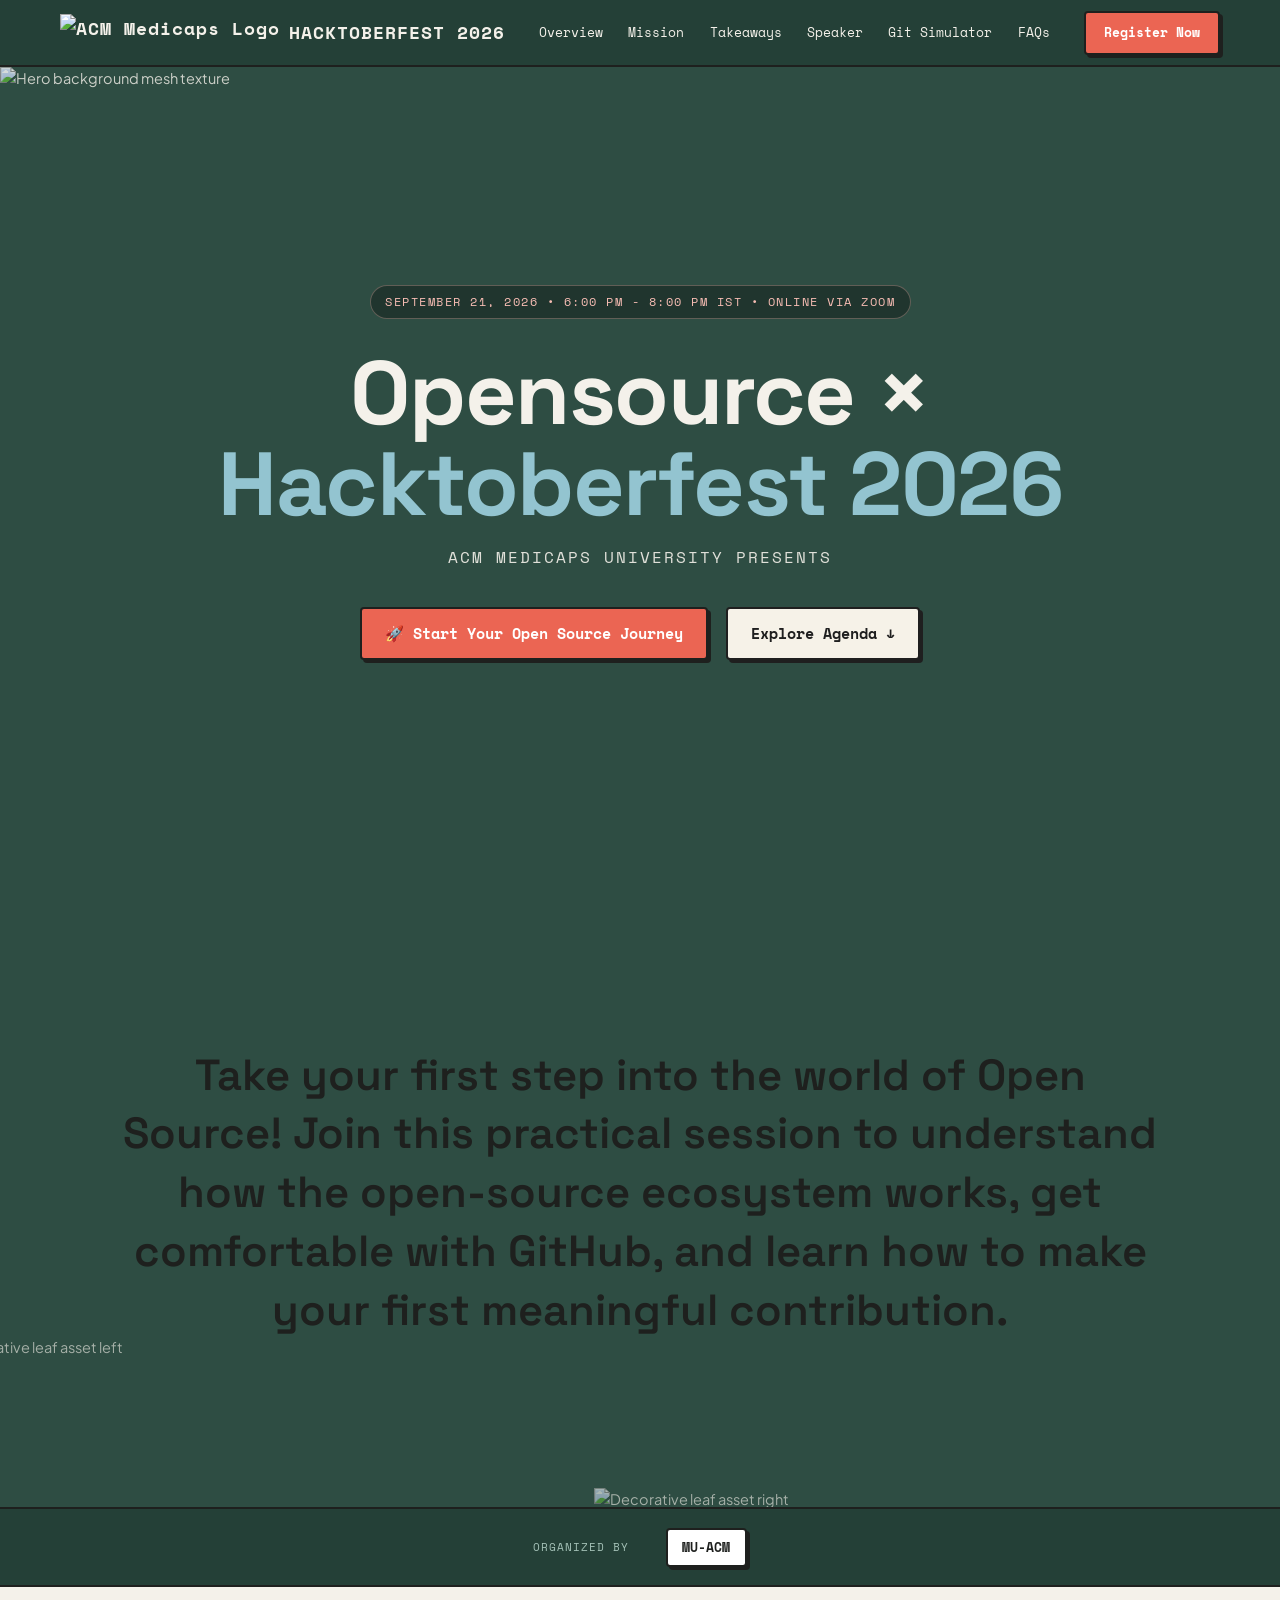
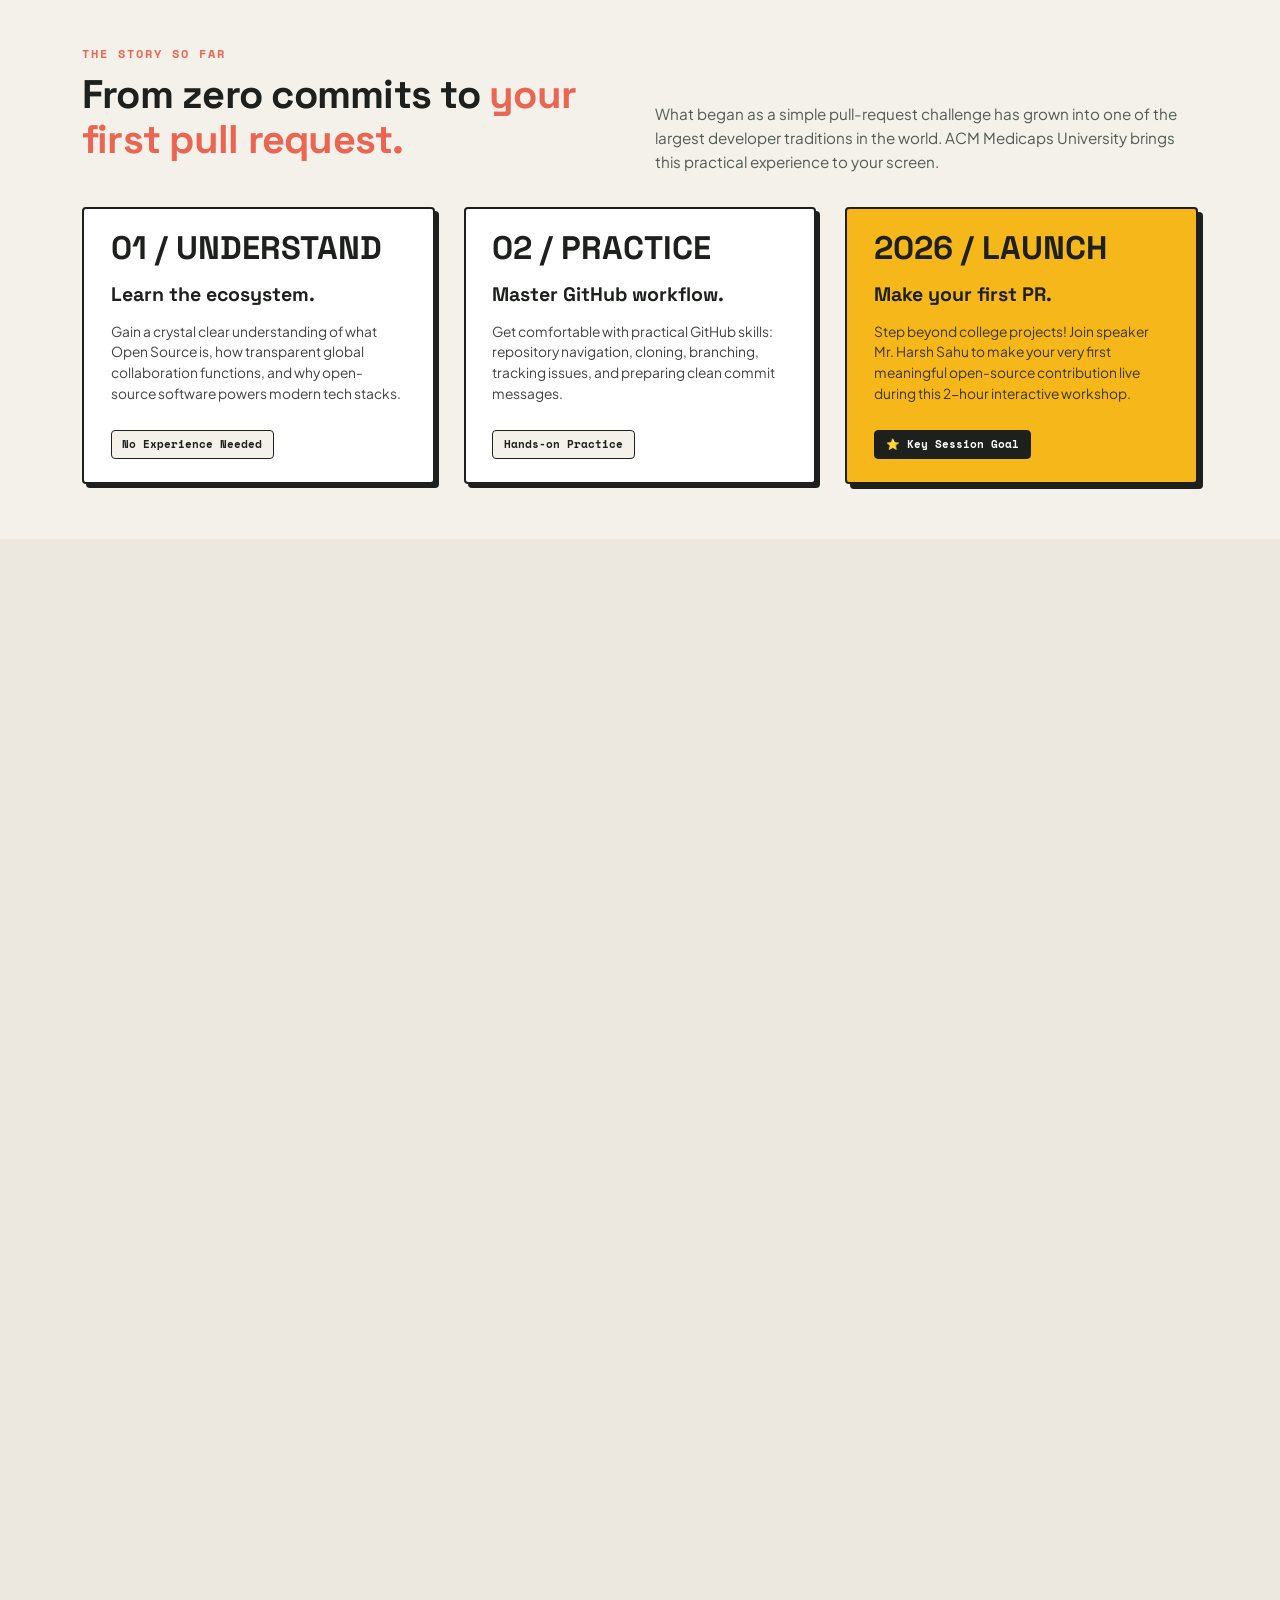
==== index.html @ 148ecc89 "feat: add animated feedback form marquee banner below speaker section" ====
<!DOCTYPE html>
<html lang="en">
<head>
  <meta charset="UTF-8" />
  <meta name="viewport" content="width=device-width, initial-scale=1.0" />
  <title>Opensource × Hacktoberfest 2026 | ACM Medicaps University</title>
  <meta name="description" content="Join ACM Medicaps University for Opensource × Hacktoberfest 2026. Practical session on GitHub, open source ecosystem, and making your first contribution. Speaker: Mr. Harsh Sahu." />
  
  <!-- DNS Prefetch & Preconnect for External CDNs & Fonts -->
  <link rel="dns-prefetch" href="https://fonts.googleapis.com">
  <link rel="dns-prefetch" href="https://fonts.gstatic.com">
  <link rel="dns-prefetch" href="https://cdn.jsdelivr.net">
  <link rel="dns-prefetch" href="https://cdnjs.cloudflare.com">
  <link rel="preconnect" href="https://fonts.googleapis.com">
  <link rel="preconnect" href="https://fonts.gstatic.com" crossorigin>
  <link href="https://fonts.googleapis.com/css2?family=Plus+Jakarta+Sans:wght@400;500;600;700&family=Space+Grotesk:wght@500;600;700;800&family=Space+Mono:wght@400;700&display=swap" rel="stylesheet">

  <link rel="icon" type="image/jpeg" href="./img/acm-logo.jpeg">
 
  <link rel="stylesheet" href="style.css" />
</head>
<body>

  <!-- ================= TOPBAR / NAV ================= -->
  <header class="topbar">
    <div class="topbar__container">
      <a href="#" class="topbar__logo">
        <img src="./img/acm-logo.jpeg" alt="ACM Medicaps Logo" style="height: 38px; object-fit: contain;" />
        HACKTOBERFEST 2026
      </a>

      <nav class="topbar__nav" aria-label="Main Navigation">
        <a href="#overview" class="nav__link">Overview</a>
        <a href="#mission" class="nav__link">Mission</a>
        <a href="#takeaways" class="nav__link">Takeaways</a>
        <a href="#speaker" class="nav__link">Speaker</a>
        <a href="#simulator" class="nav__link">Git Simulator</a>
        <a href="#faqs" class="nav__link">FAQs</a>
      </nav>

      <div class="topbar__actions">
        <a href="https://docs.google.com/forms/d/e/1FAIpQLSfVWnQUFoQAjxw_t6rG9_u82SuNnUCAcvzN87ulPmwBnRnvXg/viewform?pli=1&pli=1" target="_blank" rel="noopener" class="btn btn--peach" id="navRegisterBtn">
          Register Now
        </a>
      </div>
    </div>
  </header>

  <!-- ================= HERO SECTION (3.js Dissolve + Parallax) ================= -->
  <div data-anim-index class="index">
    <section class="hero" id="overview">
      <!-- Parallax Leaf/Twig Masks -->
      <div class="hero__twigs">
        <img class="hero__twig hero__twig--left" src="./img/mask-1.webp" alt="Decorative leaf asset left" />
        <img class="hero__twig hero__twig--right" src="./img/mask-2.webp" alt="Decorative leaf asset right" />
      </div>

      <div class="hero__row">
        <img class="hero__bg" src="./img/hero-bg.webp" alt="Hero background mesh texture" />
        <canvas class="hero-canvas"></canvas>

        <div class="hero__container">
          <!-- Hero Main Header Block -->
          <div class="hero__top">
            <div class="event-tag-pill">
              <!-- <span class="dot-live"></span> -->
              SEPTEMBER 21, 2026 • 6:00 PM - 8:00 PM IST • ONLINE VIA ZOOM
            </div>
            
            <h1 class="hero__title">
              Opensource ×<br />
              <span class="hero__teal">Hacktoberfest 2026</span>
            </h1>
            
            <p class="hero__host">
              ACM Medicaps University Presents
            </p>

            <div class="hero__cta-group">
              <a href="https://docs.github.com/en/get-started/start-your-journey" target="_blank" rel="noopener" class="btn btn--peach btn--lg">
                🚀 Start Your Open Source Journey
              </a>
              <a href="#mission" class="btn btn--ivory btn--lg" id="exploreAgendaBtn">
                Explore Agenda ↓
              </a>
            </div>
          </div>

          <!-- Hero Word-by-word reveal text block -->
          <div class="hero__content">
            <h2 id="splitHeroHeading">
              Take your first step into the world of Open Source! Join this practical session to understand how the open-source ecosystem works, get comfortable with GitHub, and learn how to make your first meaningful contribution.
            </h2>
          </div>
        </div>
      </div>

      <!-- Partner Logos Bar at bottom of Hero -->
      <div class="partner-bar">
        <div class="partner-bar__container">
          <span class="partner-label">ORGANIZED BY</span>
          <div class="partner-badge">MU-ACM</div>
        </div>
      </div>
    </section>
  </div>

  <!-- ================= STORY / MISSION SECTION (Boxes matching Image 2) ================= -->
  <section class="section section--light" id="mission">
    <div class="container">
      <div class="section-header">
        <div class="section-header__meta">
          <span class="mono-tag">THE STORY SO FAR</span>
        </div>
        <div class="section-header__grid">
          <h2 class="display-heading">
            From zero commits to <span class="highlight-red">your first pull request.</span>
          </h2>
          <p class="body-lead">
            What began as a simple pull-request challenge has grown into one of the largest developer traditions in the world. ACM Medicaps University brings this practical experience to your screen.
          </p>
        </div>
      </div>

      <!-- Neubrutalism Card Grid (Matching Image 2 Style) -->
      <div class="card-grid card-grid--3">
        
        <!-- Card 1 (White Neubrutalism Box) -->
        <article class="nb-card nb-card--white">
          <div class="nb-card__year">01 / UNDERSTAND</div>
          <h3 class="nb-card__title">Learn the ecosystem.</h3>
          <p class="nb-card__text">
            Gain a crystal clear understanding of what Open Source is, how transparent global collaboration functions, and why open-source software powers modern tech stacks.
          </p>
          <div class="nb-card__footer">
            <span class="chip">No Experience Needed</span>
          </div>
        </article>

        <!-- Card 2 (White Neubrutalism Box) -->
        <article class="nb-card nb-card--white">
          <div class="nb-card__year">02 / PRACTICE</div>
          <h3 class="nb-card__title">Master GitHub workflow.</h3>
          <p class="nb-card__text">
            Get comfortable with practical GitHub skills: repository navigation, cloning, branching, tracking issues, and preparing clean commit messages.
          </p>
          <div class="nb-card__footer">
            <span class="chip">Hands-on Practice</span>
          </div>
        </article>

        <!-- Card 3 (MUSTARD YELLOW Neubrutalism Box - Matching Featured Image 2) -->
        <article class="nb-card nb-card--yellow">
          <div class="nb-card__year">2026 / LAUNCH</div>
          <h3 class="nb-card__title">Make your first PR.</h3>
          <p class="nb-card__text">
            Step beyond college projects! Join speaker Mr. Harsh Sahu to make your very first meaningful open-source contribution live during this 2-hour interactive workshop.
          </p>
          <div class="nb-card__footer">
            <span class="chip chip--dark">⭐ Key Session Goal</span>
          </div>
        </article>

      </div>
    </div>
  </section>

  <!-- ================= WHAT YOU'LL WALK AWAY WITH (Takeaways Grid) ================= -->
  <section class="section section--cream" id="takeaways">
    <div class="container">
      <div class="section-header text-center">
        <span class="mono-tag">KEY LEARNING OUTCOMES</span>
        <h2 class="display-heading center">💡 What you’ll walk away with</h2>
        <p class="sub-heading">Everything you need to confidently participate in Hacktoberfest 2026 and beyond.</p>
      </div>

      <div class="takeaways-grid">
        <div class="takeaway-card">
          <div class="takeaway-card__icon">✅</div>
          <div class="takeaway-card__content">
            <h4>Clear Open Source Understanding</h4>
            <p>Understand open licenses, governance, and how global developers collaborate seamlessly across time zones.</p>
          </div>
        </div>

        <div class="takeaway-card">
          <div class="takeaway-card__icon">✅</div>
          <div class="takeaway-card__content">
            <h4>Practical GitHub Skills</h4>
            <p>Hands-on mastery of repositories, issue tracking, forks, branches, pull requests, and code reviews.</p>
          </div>
        </div>

        <div class="takeaway-card">
          <div class="takeaway-card__icon">✅</div>
          <div class="takeaway-card__content">
            <h4>Finding Beginner-Friendly Projects</h4>
            <p>Learn how to discover beginner repositories labeled <code>good-first-issue</code> and <code>hacktoberfest</code>.</p>
          </div>
        </div>

        <div class="takeaway-card">
          <div class="takeaway-card__icon">✅</div>
          <div class="takeaway-card__content">
            <h4>Step-by-Step 1st Contribution</h4>
            <p>Walk through creating a clean pull request live with real-time feedback and guidance.</p>
          </div>
        </div>

        <div class="takeaway-card">
          <div class="takeaway-card__icon">✅</div>
          <div class="takeaway-card__content">
            <h4>Open Source Etiquette</h4>
            <p>Learn maintainer guidelines, contribution norms, and how to avoid common rookie mistakes and spam PRs.</p>
          </div>
        </div>

        <div class="takeaway-card">
          <div class="takeaway-card__icon">✅</div>
          <div class="takeaway-card__content">
            <h4>Real-World Dev Experience</h4>
            <p>Insights into how Hacktoberfest participation strengthens your software engineering resume and portfolio.</p>
          </div>
        </div>
      </div>
    </div>
  </section>

  <!-- ================= INTERACTIVE GIT SIMULATOR ================= -->
  <section class="section section--light" id="simulator">
    <div class="container">
      <div class="section-header">
        <span class="mono-tag">INTERACTIVE DEMO</span>
        <h2 class="display-heading">⚡ Learn the workflow in 4 steps</h2>
        <p class="body-lead">Try out the standard Git contribution sequence right now before the live session.</p>
      </div>

      <div class="simulator-box">
        <div class="simulator-box__top">
          <div class="terminal-dots">
            <span class="dot dot-red"></span>
            <span class="dot dot-yellow"></span>
            <span class="dot dot-green"></span>
          </div>
          <div class="terminal-title">hacktoberfest-2026-terminal — bash</div>
        </div>

        <div class="simulator-box__body">
          <div class="sim-steps">
            <button class="sim-step-btn active" data-step="1" onclick="runSimStep(1)">
              <span class="step-num">1</span> Fork & Clone
            </button>
            <button class="sim-step-btn" data-step="2" onclick="runSimStep(2)">
              <span class="step-num">2</span> Create Branch
            </button>
            <button class="sim-step-btn" data-step="3" onclick="runSimStep(3)">
              <span class="step-num">3</span> Commit Changes
            </button>
            <button class="sim-step-btn" data-step="4" onclick="runSimStep(4)">
              <span class="step-num">4</span> Submit PR 🎉
            </button>
          </div>

          <div class="terminal-window" id="terminalOutput">
            <div class="term-line"><span class="term-prompt">$</span> git clone https://github.com/acm-medicaps/hacktoberfest-2026.git</div>
            <div class="term-line term-response">Cloning into 'hacktoberfest-2026'...</div>
            <div class="term-line term-response">remote: Enumerating objects: 142, done.</div>
            <div class="term-line term-response">remote: Total 142 (delta 42), reused 110 (delta 30)</div>
            <div class="term-line term-success">✔ Repository successfully cloned to your local workstation!</div>
          </div>
        </div>
      </div>
    </div>
  </section>

  <!-- ================= EVENT LOGISTICS & COUNTDOWN TIMER ================= -->
  <section class="section section--dark" id="details">
    <div class="container">
      <div class="logistics-grid">
        
        <!-- Left Column: Countdown & Meta -->
        <div class="logistics-card">
          <span class="mono-tag mono-tag--light">EVENT SCHEDULE</span>
          <h2 class="display-heading text-cream">🗓 Mark Your Calendar</h2>
          
          <div class="event-meta-list">
            <div class="meta-item">
              <div class="meta-icon">🗓</div>
              <div>
                <strong>Date:</strong> 21st September 2026
              </div>
            </div>
            <div class="meta-item">
              <div class="meta-icon">⏰</div>
              <div>
                <strong>Time:</strong> 6:00 PM – 8:00 PM IST
              </div>
            </div>
            <div class="meta-item">
              <div class="meta-icon">📍</div>
              <div>
                <strong>Platform:</strong> Zoom Meet (Live Practical Session)
              </div>
            </div>
            <div class="meta-item">
              <div class="meta-icon">🎙</div>
              <div>
                <strong>Speaker:</strong> Mr. Harsh Sahu
              </div>
            </div>
            <div class="meta-item">
              <div class="meta-icon">✨</div>
              <div>
                <strong>Prerequisites:</strong> Zero prior Open Source experience required!
              </div>
            </div>
          </div>

          <!-- Live Countdown Clock -->
          <div class="countdown-wrapper">
            <div class="countdown-title">EVENT COUNTDOWN</div>
            <div class="countdown-timer" id="countdownTimer">
              <div class="time-block">
                <span id="cdDays">00</span>
                <label>DAYS</label>
              </div>
              <div class="time-sep">:</div>
              <div class="time-block">
                <span id="cdHours">00</span>
                <label>HOURS</label>
              </div>
              <div class="time-sep">:</div>
              <div class="time-block">
                <span id="cdMins">00</span>
                <label>MINS</label>
              </div>
              <div class="time-sep">:</div>
              <div class="time-block">
                <span id="cdSecs">00</span>
                <label>SECS</label>
              </div>
            </div>
          </div>
        </div>

        <!-- Right Column: Speaker Spotlight Card -->
        <div class="speaker-card nb-card nb-card--yellow" id="speaker">
          <div class="speaker-card__badge">FEATURED SPEAKER</div>
          <div class="speaker-profile">
            <div class="speaker-info">
              <h3 class="speaker-name">Mr. Harsh Sahu</h3>
              <p class="speaker-title">Open Source Mentor & Software Engineer</p>
              <p class="speaker-bio">
                Passionate about democratizing developer education, Mr. Harsh Sahu has guided hundreds of students in making their first open-source contributions and building real-world software careers.
              </p>

              <div class="speaker-topics">
                <span class="topic-chip">Git & GitHub Basics</span>
                <span class="topic-chip">PR Guidelines</span>
                <span class="topic-chip">Good First Issues</span>
                <span class="topic-chip">Hacktoberfest Perks</span>
              </div>
            </div>

            <div class="speaker-avatar">
              <div class="avatar-box">
                <img class="speaker-photo" src="./img/speaker.jpeg" alt="Mr. Harsh Sahu speaking at a workshop" />
              </div>
            </div>
          </div>

          <div class="speaker-ask-box">
            <label for="speakerQuestion">Have a question for Harsh?</label>
            <div class="ask-input-group">
              <input type="text" id="speakerQuestion" placeholder="e.g. Which repo is best for HTML/JS beginners?" />
              <button class="btn btn--peach" onclick="submitSpeakerQuestion()">Ask</button>
            </div>
            <div id="questionFeedback" class="feedback-msg"></div>
          </div>

        </div>

      </div>
    </div>
  </section>

  <!-- ================= EDITORIAL FEEDBACK FORM CTA BANNER ================= -->
  <a href="https://forms.gle/FVwHgSi9zkr7aWWu8" target="_blank" rel="noopener noreferrer" class="feedback-marquee-banner" aria-label="Enjoyed the session? Share your feedback">
    <div class="marquee-track">
      <div class="marquee-content">
        <span class="banner-prompt">Enjoyed the session? 💬</span>
        <span class="marquee-sep">•</span>
        <span class="banner-action">Share Your Feedback →</span>
        <span class="marquee-sep">•</span>
        <span class="banner-prompt">Enjoyed the session? 💬</span>
        <span class="marquee-sep">•</span>
        <span class="banner-action">Share Your Feedback →</span>
        <span class="marquee-sep">•</span>
        <span class="banner-prompt">Enjoyed the session? 💬</span>
        <span class="marquee-sep">•</span>
        <span class="banner-action">Share Your Feedback →</span>
        <span class="marquee-sep">•</span>
        <span class="banner-prompt">Enjoyed the session? 💬</span>
        <span class="marquee-sep">•</span>
        <span class="banner-action">Share Your Feedback →</span>
        <span class="marquee-sep">•</span>
      </div>
      <div class="marquee-content" aria-hidden="true">
        <span class="banner-prompt">Enjoyed the session? 💬</span>
        <span class="marquee-sep">•</span>
        <span class="banner-action">Share Your Feedback →</span>
        <span class="marquee-sep">•</span>
        <span class="banner-prompt">Enjoyed the session? 💬</span>
        <span class="marquee-sep">•</span>
        <span class="banner-action">Share Your Feedback →</span>
        <span class="marquee-sep">•</span>
        <span class="banner-prompt">Enjoyed the session? 💬</span>
        <span class="marquee-sep">•</span>
        <span class="banner-action">Share Your Feedback →</span>
        <span class="marquee-sep">•</span>
        <span class="banner-prompt">Enjoyed the session? 💬</span>
        <span class="marquee-sep">•</span>
        <span class="banner-action">Share Your Feedback →</span>
        <span class="marquee-sep">•</span>
      </div>
    </div>
  </a>

  <!-- ================= EDITORIAL TECH TEAM CTA BANNER ================= -->
  <a href="./tech-team/" class="tech-marquee-banner" aria-label="Liked what you saw? Meet the Tech Team">
    <div class="marquee-track">
      <div class="marquee-content">
        <span class="banner-prompt">Liked what you saw? 👀</span>
        <span class="marquee-sep">•</span>
        <span class="banner-action">Meet the Tech Team →</span>
        <span class="marquee-sep">•</span>
        <span class="banner-prompt">Liked what you saw? 👀</span>
        <span class="marquee-sep">•</span>
        <span class="banner-action">Meet the Tech Team →</span>
        <span class="marquee-sep">•</span>
        <span class="banner-prompt">Liked what you saw? 👀</span>
        <span class="marquee-sep">•</span>
        <span class="banner-action">Meet the Tech Team →</span>
        <span class="marquee-sep">•</span>
        <span class="banner-prompt">Liked what you saw? 👀</span>
        <span class="marquee-sep">•</span>
        <span class="banner-action">Meet the Tech Team →</span>
        <span class="marquee-sep">•</span>
      </div>
      <div class="marquee-content" aria-hidden="true">
        <span class="banner-prompt">Liked what you saw? 👀</span>
        <span class="marquee-sep">•</span>
        <span class="banner-action">Meet the Tech Team →</span>
        <span class="marquee-sep">•</span>
        <span class="banner-prompt">Liked what you saw? 👀</span>
        <span class="marquee-sep">•</span>
        <span class="banner-action">Meet the Tech Team →</span>
        <span class="marquee-sep">•</span>
        <span class="banner-prompt">Liked what you saw? 👀</span>
        <span class="marquee-sep">•</span>
        <span class="banner-action">Meet the Tech Team →</span>
        <span class="marquee-sep">•</span>
        <span class="banner-prompt">Liked what you saw? 👀</span>
        <span class="marquee-sep">•</span>
        <span class="banner-action">Meet the Tech Team →</span>
        <span class="marquee-sep">•</span>
      </div>
    </div>
  </a>

  <!-- ================= WHO SHOULD ATTEND ================= -->
  <section class="section section--cream">
    <div class="container">
      <div class="audience-box nb-card nb-card--white">
        <div class="audience-box__header">
          <span class="mono-tag">TARGET AUDIENCE</span>
          <h2>📌 Who should attend this session?</h2>
        </div>
        <div class="audience-box__body">
          <p class="audience-desc">
            Students who want to explore Open Source, contribute to real-world projects, get comfortable with GitHub, or take their first step beyond college projects.
          </p>
          <div class="audience-bullets">
            <div class="aud-item">⚡ <strong>1st & 2nd Year Students:</strong> Get a head start before internship season.</div>
            <div class="aud-item">⚡ <strong>Aspiring Developers:</strong> Build a visible public GitHub contribution graph.</div>
            <div class="aud-item">⚡ <strong>Curious Beginners:</strong> No prior git experience needed — we start from scratch!</div>
          </div>
          <div class="audience-cta">
            <a href="https://docs.google.com/forms/d/e/1FAIpQLSfVWnQUFoQAjxw_t6rG9_u82SuNnUCAcvzN87ulPmwBnRnvXg/viewform?pli=1&pli=1" target="_blank" rel="noopener" class="btn btn--peach btn--lg">
              Register Free For Workshop
            </a>
          </div>
        </div>
      </div>
    </div>
  </section>

  <!-- ================= FAQS & REPOSITORIES SECTION ================= -->
  <section class="section section--light" id="faqs">
    <div class="container">
      <div class="faq-layout">
        <!-- Left Column: FAQ (~60–65%) -->
        <div class="faq-layout__col faq-layout__col--faq">
          <div class="faq-header">
            <span class="mono-tag">FREQUENTLY ASKED QUESTIONS</span>
            <h2 class="faq-heading">Got Questions? We’ve got answers.</h2>
          </div>

          <div class="faq-list">
            <details class="faq-item">
              <summary class="faq-question">
                <span>Is this event free to join?</span>
                <span class="faq-icon">+</span>
              </summary>
              <div class="faq-answer">
                Yes! Opensource × Hacktoberfest 2026 organized by ACM Medicaps University is 100% free for all students.
              </div>
            </details>

            <details class="faq-item">
              <summary class="faq-question">
                <span>Do I need prior coding or Git experience?</span>
                <span class="faq-icon">+</span>
              </summary>
              <div class="faq-answer">
                No prior open-source experience is required! We will cover everything from setting up your GitHub account to creating your first pull request.
              </div>
            </details>

            <details class="faq-item">
              <summary class="faq-question">
                <span>How will I join the session on 21st September?</span>
                <span class="faq-icon">+</span>
              </summary>
              <div class="faq-answer">
                The session will take place live on Zoom Meet from 6:00 PM to 8:00 PM IST. The meeting link and calendar invite will be sent directly to your registered email address.
              </div>
            </details>

            <details class="faq-item">
              <summary class="faq-question">
                <span>Will I get a certificate or digital badge?</span>
                <span class="faq-icon">+</span>
              </summary>
              <div class="faq-answer">
                Yes! All registered participants who attend the session and generate their registration pass will receive an official ACM Medicaps digital certificate of participation.
              </div>
            </details>

            <details class="faq-item">
              <summary class="faq-question">
                <span>What is Hacktoberfest?</span>
                <span class="faq-icon">+</span>
              </summary>
              <div class="faq-answer">
                Hacktoberfest is a month-long global celebration of open-source software held every October, encouraging developers of all skill levels to make meaningful pull requests.
              </div>
            </details>
          </div>
        </div>

        <!-- Right Column: GitHub Repositories (~30–35%) -->
        <div class="faq-layout__col faq-layout__col--repos">
          <div class="faq-header">
            <span class="mono-tag">GITHUB REPOSITORIES</span>
            <h3 class="faq-heading">Featured Repositories</h3>
          </div>
          <div class="repo-list" id="githubRepoList" aria-live="polite">
            <!-- Dynamically loaded from GitHub API -->
          </div>
        </div>
      </div>
    </div>
  </section>

  <!-- ================= FOOTER ================= -->
  <footer class="footer">
    <div class="container">
      <div class="footer__top">
        <div class="footer__brand">
          <div class="topbar__logo">
            <img src="./img/acm-logo.jpeg" alt="ACM Medicaps Logo" style="height: 38px; object-fit: contain;" />
            HACKTOBERFEST 2026
          </div>
          <p class="footer__desc">
            Organized by ACM Student Chapter Medicaps University. Empowering students through open source education.
          </p>
        </div>

        <div class="footer__links">
          <div class="footer__col">
            <h5>Navigation</h5>
            <a href="#overview">Overview</a>
            <a href="#mission">Mission</a>
            <a href="#takeaways">Takeaways</a>
            <a href="#speaker">Speaker</a>
            <a href="./tech-team/">Tech Team</a>
          </div>

          <div class="footer__col">
            <h5>Resources</h5>
            <a href="https://hacktoberfest.com" target="_blank" rel="noopener">Official Hacktoberfest</a>
            <a href="https://docs.github.com" target="_blank" rel="noopener">GitHub Docs</a>
            <a href="#simulator">Git Simulator</a>
          </div>

          <div class="footer__col">
            <h5>Connect</h5>
            <a href="#">ACM Website</a>
            <a href="#">LinkedIn</a>
          </div>
        </div>
      </div>

      <div class="footer__bottom">
        <p>© 2026 ACM Medicaps Student Chapter. All rights reserved. </p>
        <button class="back-to-top-btn" onclick="window.scrollTo({top: 0, behavior: 'smooth'})">
          Back to top ↑
        </button>
      </div>
    </div>
  </footer>

  <!-- External Libraries (Deferred for non-blocking page load) -->
  <!-- GSAP & ScrollTrigger -->
  <script defer src="https://cdn.jsdelivr.net/npm/gsap@3.13.0/dist/gsap.min.js"></script>
  <script defer src="https://cdn.jsdelivr.net/npm/gsap@3.13.0/dist/ScrollTrigger.min.js"></script>

  <!-- Three.js -->
  <script defer src="https://cdnjs.cloudflare.com/ajax/libs/three.js/r128/three.min.js"></script>
  
  <!-- Lenis Smooth Scroll -->
  <script defer src="https://cdn.jsdelivr.net/npm/lenis@1.3.11/dist/lenis.min.js"></script>

  <!-- Connected Javascript Logic -->
  <script defer src="script.js"></script>
</body>
</html>
---- style.css ----
/* ==========================================================================
   HACKTOBERFEST 2026 - ACM MEDICAPS UNIVERSITY SHOWCASE SITE
   Design Tokens & Neubrutalism Palette (Matching Attached Images & Instructions)
   ========================================================================== */

:root {
  /* Color Palette strictly mapped to attached design images */
  --bg-dark: #2E4D43;            /* Deep Forest Green (Hero & Dark Sections) */
  --bg-dark-top: #244037;        /* Darker green header topbar */
  --bg-cream: #F4F1EA;           /* Warm Off-White / Cream (Story & Content) */
  --bg-white: #FFFFFF;           /* Pure White card background */
  
  --accent-peach: #EB6553;       /* Coral/Peach Red (Buttons & Highlights) */
  --accent-peach-hover: #d85442;
  --accent-yellow: #F5B719;      /* Mustard Gold (Featured 2026 Card in Image 2) */
  --accent-teal: #93C4D0;        /* Soft Sky/Teal Blue (Header Highlight) */
  
  --text-dark: #1E201E;          /* Near Black high contrast body text */
  --text-cream: #F4F1EA;         /* Off-white text on dark green */
  --text-muted-dark: #525B56;   /* Muted grey/green on light background */
  --text-muted-light: #A5C2B8;  /* Muted teal on dark background */

  --border-dark: #1E201E;        /* Crisp 2px dark border */
  --shadow-dark: #1E201E;        /* Hard offset box shadow */

  /* Typography */
  --font-display: 'Space Grotesk', -apple-system, sans-serif;
  --font-mono: 'Space Mono', monospace;
  --font-body: 'Plus Jakarta Sans', -apple-system, sans-serif;
}

/* Base Reset */
*, *::before, *::after {
  box-sizing: border-box;
  margin: 0;
  padding: 0;
}

html {
  scroll-behavior: smooth;
  font-size: 14.5px;
  background-color: var(--bg-dark);
  color: var(--text-dark);
  overflow-x: hidden;
}

body {
  font-family: var(--font-body);
  line-height: 1.6;
  min-height: 100vh;
  overflow-x: hidden;
  background-color: var(--bg-dark);
  -webkit-font-smoothing: antialiased;
}

/* ==========================================================================
   TOPBAR / NAVIGATION
   ========================================================================== */
.topbar {
  position: sticky;
  top: 0;
  z-index: 100;
  background-color: var(--bg-dark-top);
  border-bottom: 2px solid var(--border-dark);
  padding: 0.75rem 1.5rem;
}

.topbar__container {
  max-width: 1160px;
  margin: 0 auto;
  display: flex;
  align-items: center;
  justify-content: space-between;
}

.topbar__logo {
  display: flex;
  align-items: center;
  gap: 0.6rem;
  font-family: var(--font-mono);
  font-weight: 700;
  font-size: 1.25rem;
  color: var(--text-cream);
  text-decoration: none;
  letter-spacing: 1px;
}

.pixel-box {
  width: 12px;
  height: 12px;
  background-color: var(--accent-peach);
  border: 2px solid var(--border-dark);
  display: inline-block;
}

.topbar__nav {
  display: flex;
  align-items: center;
  gap: 1.75rem;
}

.nav__link {
  font-family: var(--font-mono);
  font-size: 0.9rem;
  color: var(--text-cream);
  text-decoration: none;
  transition: color 0.2s ease;
}

.nav__link:hover {
  color: var(--accent-peach);
  text-decoration: underline;
}

/* ==========================================================================
   BUTTONS (Neubrutalism Style)
   ========================================================================== */
.btn {
  display: inline-flex;
  align-items: center;
  justify-content: center;
  gap: 0.5rem;
  font-family: var(--font-mono);
  font-weight: 700;
  font-size: 0.9rem;
  padding: 0.65rem 1.25rem;
  border: 2px solid var(--border-dark);
  border-radius: 4px;
  cursor: pointer;
  text-decoration: none;
  transition: all 0.15s ease-in-out;
  user-select: none;
}

.btn--peach {
  background-color: var(--accent-peach);
  color: #FFFFFF;
  box-shadow: 3px 3px 0px var(--shadow-dark);
}

.btn--peach:hover {
  background-color: var(--accent-peach-hover);
  transform: translate(-2px, -2px);
  box-shadow: 5px 5px 0px var(--shadow-dark);
}

.btn--peach:active {
  transform: translate(1px, 1px);
  box-shadow: 2px 2px 0px var(--shadow-dark);
}

.btn--ivory,
.btn--outline-light {
  background-color: #F6F2E8;
  color: #1F1F1F;
  border: 2px solid #1F1F1F;
  box-shadow: 3px 3px 0px #1F1F1F;
  opacity: 1;
}

.btn--ivory:hover,
.btn--outline-light:hover {
  background-color: #ECE7DC;
  color: #1F1F1F;
  border-color: #1F1F1F;
  transform: translate(-2px, -2px);
  box-shadow: 5px 5px 0px #1F1F1F;
  opacity: 1;
}

.btn--ivory:active,
.btn--outline-light:active {
  background-color: #E2DDD0;
  color: #1F1F1F;
  border-color: #1F1F1F;
  transform: translate(1px, 1px);
  box-shadow: 2px 2px 0px #1F1F1F;
  opacity: 1;
}

.btn--ivory:focus,
.btn--ivory:focus-visible,
.btn--outline-light:focus,
.btn--outline-light:focus-visible {
  outline: 2px solid #1F1F1F;
  outline-offset: 3px;
  background-color: #F6F2E8;
  color: #1F1F1F;
  border-color: #1F1F1F;
  opacity: 1;
}

.btn--outline-dark {
  background-color: transparent;
  color: var(--text-dark);
  border-color: var(--border-dark);
  box-shadow: 3px 3px 0px var(--shadow-dark);
}

.btn--lg {
  font-size: 1.05rem;
  padding: 0.85rem 1.6rem;
}

.btn--full {
  width: 100%;
}

/* ==========================================================================
   HERO SECTION & THREE.JS CANVAS
   ========================================================================== */
.hero {
  position: relative;
  background-color: var(--bg-dark);
  color: var(--text-cream);
  overflow: hidden;
}

.hero__row {
  width: 100%;
  min-height: 140vh;
  position: relative;
}

.hero__bg {
  position: absolute;
  top: 0;
  left: 0;
  width: 100%;
  height: 100%;
  object-fit: cover;
  opacity: 0.8;
}

.hero-canvas {
  position: absolute;
  top: 0;
  left: 0;
  width: 100%;
  height: 100%;
  pointer-events: none;
  z-index: 2;
}

.hero__twigs {
  position: absolute;
  top: 0;
  left: 0;
  z-index: 3;
  width: 100%;
  height: 100%;
  pointer-events: none;
}

.hero__twig {
  position: absolute;
  z-index: 3;
  opacity: 0.6;
}

.hero__twig--left {
  width: 650px;
  bottom: 15%;
  left: -5%;
}

.hero__twig--right {
  width: 750px;
  bottom: 5%;
  right: -5%;
}

.hero__container {
  max-width: 1280px;
  margin: 0 auto;
  padding: 0 1.5rem;
  position: relative;
  z-index: 10;
}

/* Pixel Graphic Accents on Corners */
.pixel-decor {
  position: absolute;
  z-index: 8;
  display: flex;
  gap: 6px;
  pointer-events: none;
}

.pixel-decor--top-left {
  top: 20px;
  left: 20px;
}

.pixel-decor--top-right {
  top: 20px;
  right: 20px;
}

.pixel-bar {
  width: 12px;
  height: 48px;
  border: 1px solid var(--border-dark);
}

.pixel-bar.red { background-color: var(--accent-peach); }
.pixel-bar.yellow { background-color: var(--accent-yellow); }

.pixel-stair {
  width: 32px;
  height: 32px;
  border: 1px solid var(--border-dark);
}

.pixel-stair.white { background-color: var(--bg-cream); }

/* Hero Main Title Block */
.hero__top {
  min-height: 90vh;
  display: flex;
  flex-direction: column;
  justify-content: center;
  align-items: center;
  text-align: center;
  padding: 3rem 0;
}

.event-tag-pill {
  display: inline-flex;
  align-items: center;
  gap: 0.5rem;
  font-family: var(--font-mono);
  font-size: 0.85rem;
  letter-spacing: 1.5px;
  color: #F8BDB4;
  background-color: rgba(0, 0, 0, 0.3);
  padding: 0.4rem 1rem;
  border: 1px solid rgba(248, 189, 180, 0.3);
  border-radius: 20px;
  margin-bottom: 2rem;
}

.dot-live {
  width: 8px;
  height: 8px;
  background-color: #22C55E;
  border-radius: 50%;
  box-shadow: 0 0 8px #22C55E;
}

.hero__title {
  font-family: var(--font-display);
  font-size: clamp(3rem, 7vw, 6.5rem);
  font-weight: 800;
  line-height: 1.02;
  letter-spacing: -1.5px;
  color: var(--text-cream);
  margin-bottom: 1rem;
}

.hero__teal {
  color: var(--accent-teal);
}

.hero__host {
  font-family: var(--font-mono);
  font-size: 1.1rem;
  letter-spacing: 2px;
  text-transform: uppercase;
  color: var(--text-cream);
  margin-bottom: 2.5rem;
  opacity: 0.9;
}

.hero__cta-group {
  display: flex;
  gap: 1.25rem;
  flex-wrap: wrap;
  justify-content: center;
}

/* Word-by-word reveal section */
.hero__content {
  min-height: 70vh;
  display: flex;
  align-items: center;
  justify-content: center;
  text-align: center;
  padding: 4rem 1rem;
  position: relative;
  z-index: 12;
}

.hero__content h2 {
  font-family: var(--font-display);
  font-size: clamp(1.75rem, 3.5vw, 3rem);
  font-weight: 600;
  line-height: 1.35;
  color: var(--text-dark);
  max-width: 1050px;
}

.word {
  display: inline-block;
  margin-right: 0.3em;
  color: var(--text-dark);
  transition: opacity 0.1s linear;
}

/* Partner Logos Bar */
.partner-bar {
  background-color: var(--bg-dark-top);
  border-top: 2px solid var(--border-dark);
  border-bottom: 2px solid var(--border-dark);
  padding: 1.25rem 0;
  position: relative;
  z-index: 10;
}

.partner-bar__container {
  max-width: 1280px;
  margin: 0 auto;
  padding: 0 1.5rem;
  display: flex;
  align-items: center;
  justify-content: center;
  gap: 2.5rem;
  flex-wrap: wrap;
}

.partner-label {
  font-family: var(--font-mono);
  font-size: 0.75rem;
  color: var(--text-muted-light);
  letter-spacing: 1px;
}

.partner-badge {
  display: inline-flex;
  align-items: center;
  background-color: var(--bg-white);
  color: var(--text-dark);
  font-family: var(--font-mono);
  font-weight: 700;
  font-size: 0.9rem;
  padding: 0.5rem 1rem;
  border: 2px solid var(--border-dark);
  box-shadow: 3px 3px 0px var(--shadow-dark);
  border-radius: 4px;
}

/* ==========================================================================
   SECTIONS GENERAL
   ========================================================================== */
.section {
  padding: 3.75rem 0;
  position: relative;
}

.section--light {
  background-color: var(--bg-cream);
  color: var(--text-dark);
}

.section--cream {
  background-color: #ECE8DF;
  color: var(--text-dark);
}

.section--dark {
  background-color: var(--bg-dark);
  color: var(--text-cream);
}

.container {
  max-width: 1160px;
  margin: 0 auto;
  padding: 0 1.5rem;
}

.mono-tag {
  display: inline-block;
  font-family: var(--font-mono);
  font-size: 0.82rem;
  font-weight: 700;
  letter-spacing: 2px;
  color: var(--accent-peach);
  margin-bottom: 0.65rem;
  text-transform: uppercase;
}

.mono-tag--light {
  color: var(--accent-teal);
}

.mono-tag--green {
  color: #16A34A;
}

.display-heading {
  font-family: var(--font-display);
  font-size: clamp(1.85rem, 3.2vw, 2.75rem);
  font-weight: 800;
  line-height: 1.12;
  letter-spacing: -0.75px;
  margin-bottom: 0.85rem;
}

.display-heading.center {
  text-align: center;
}

.highlight-red {
  color: var(--accent-peach);
}

.text-cream {
  color: var(--text-cream);
}

.body-lead {
  font-size: 1.05rem;
  color: var(--text-muted-dark);
  max-width: 680px;
}

.sub-heading {
  font-size: 1rem;
  color: var(--text-muted-dark);
  text-align: center;
  max-width: 600px;
  margin: 0 auto 2rem auto;
}

.section-header {
  margin-bottom: 2.25rem;
}

#takeaways .section-header {
  text-align: center;
}

#takeaways .section-header .mono-tag {
  font-size: clamp(0.8rem, 1.1vw, 0.95rem);
  margin-bottom: 0.75rem;
}

#faqs .section-header {
  text-align: left;
}

.section-header__grid {
  display: grid;
  grid-template-columns: 1fr 1fr;
  gap: 2rem;
  align-items: flex-end;
}

@media (max-width: 768px) {
  .section-header__grid {
    grid-template-columns: 1fr;
  }
}

/* ==========================================================================
   NEUBRUTALISM CARDS (Matching Attached Image 2)
   ========================================================================== */
.card-grid {
  display: grid;
  gap: 2rem;
}

.card-grid--3 {
  grid-template-columns: repeat(3, 1fr);
}

@media (max-width: 900px) {
  .card-grid--3 {
    grid-template-columns: 1fr;
  }
}

.nb-card {
  border: 2px solid var(--border-dark);
  border-radius: 4px;
  padding: 1.6rem 1.85rem;
  display: flex;
  flex-direction: column;
  justify-content: space-between;
  transition: transform 0.2s ease, box-shadow 0.2s ease;
}

/* White Box Style from Image 2 */
.nb-card--white {
  background-color: var(--bg-white);
  color: var(--text-dark);
  box-shadow: 4px 4px 0px var(--shadow-dark);
}

.nb-card--white:hover {
  transform: translate(-3px, -3px);
  box-shadow: 7px 7px 0px var(--shadow-dark);
}

/* MUSTARD YELLOW Box Style from Image 2 (Card 3 2026) */
.nb-card--yellow {
  background-color: var(--accent-yellow);
  color: var(--text-dark);
  box-shadow: 5px 5px 0px var(--shadow-dark);
}

.nb-card--yellow:hover {
  transform: translate(-3px, -3px);
  box-shadow: 8px 8px 0px var(--shadow-dark);
}

.nb-card__year {
  font-family: var(--font-display);
  font-size: 2.25rem;
  font-weight: 800;
  line-height: 1;
  margin-bottom: 1rem;
}

.nb-card__title {
  font-family: var(--font-display);
  font-size: 1.35rem;
  font-weight: 700;
  margin-bottom: 0.75rem;
}

.nb-card__text {
  font-size: 0.95rem;
  color: rgba(30, 32, 30, 0.85);
  margin-bottom: 1.75rem;
  line-height: 1.5;
}

.nb-card__footer {
  display: flex;
  align-items: center;
}

.chip {
  font-family: var(--font-mono);
  font-size: 0.75rem;
  font-weight: 700;
  padding: 0.35rem 0.75rem;
  border: 1.5px solid var(--border-dark);
  background-color: var(--bg-cream);
  border-radius: 4px;
}

.chip--dark {
  background-color: var(--border-dark);
  color: #FFFFFF;
}

/* ==========================================================================
   TAKEAWAYS GRID
   ========================================================================== */
.takeaways-grid {
  display: grid;
  grid-template-columns: repeat(2, 1fr);
  gap: 1.5rem;
}

@media (max-width: 768px) {
  .takeaways-grid {
    grid-template-columns: 1fr;
  }
}

.takeaway-card {
  background-color: var(--bg-white);
  border: 2px solid var(--border-dark);
  box-shadow: 4px 4px 0px var(--shadow-dark);
  border-radius: 4px;
  padding: 1.75rem;
  display: flex;
  gap: 1.25rem;
  align-items: flex-start;
  transition: transform 0.2s ease, box-shadow 0.2s ease;
}

.takeaway-card:hover {
  transform: translate(-2px, -2px);
  box-shadow: 6px 6px 0px var(--shadow-dark);
}

.takeaway-card__icon {
  font-size: 1.5rem;
  line-height: 1;
  background-color: #FEF3C7;
  border: 1.5px solid var(--border-dark);
  padding: 0.5rem;
  border-radius: 4px;
}

.takeaway-card__content h4 {
  font-family: var(--font-display);
  font-size: 1.15rem;
  font-weight: 700;
  margin-bottom: 0.4rem;
}

.takeaway-card__content p {
  font-size: 0.95rem;
  color: var(--text-muted-dark);
}

.takeaway-card__content code {
  font-family: var(--font-mono);
  background-color: var(--bg-cream);
  padding: 0.15rem 0.4rem;
  border: 1px solid var(--border-dark);
  border-radius: 3px;
  font-size: 0.85rem;
}

/* ==========================================================================
   INTERACTIVE GIT SIMULATOR
   ========================================================================== */
.simulator-box {
  background-color: var(--border-dark);
  border: 2px solid var(--border-dark);
  border-radius: 6px;
  box-shadow: 6px 6px 0px rgba(0,0,0,0.15);
  overflow: hidden;
}

.simulator-box__top {
  background-color: #2D312E;
  padding: 0.75rem 1.25rem;
  display: flex;
  align-items: center;
  border-bottom: 1px solid #404642;
}

.terminal-dots {
  display: flex;
  gap: 0.4rem;
  margin-right: 1rem;
}

.dot {
  width: 10px;
  height: 10px;
  border-radius: 50%;
}
.dot-red { background-color: #EF4444; }
.dot-yellow { background-color: #F59E0B; }
.dot-green { background-color: #10B981; }

.terminal-title {
  font-family: var(--font-mono);
  font-size: 0.8rem;
  color: #A3A3A3;
}

.simulator-box__body {
  padding: 1.5rem;
  background-color: #171917;
}

.sim-steps {
  display: flex;
  gap: 0.75rem;
  margin-bottom: 1.5rem;
  flex-wrap: wrap;
}

.sim-step-btn {
  font-family: var(--font-mono);
  font-size: 0.85rem;
  font-weight: 700;
  padding: 0.5rem 1rem;
  background-color: #252826;
  color: #D4D4D4;
  border: 1px solid #3E4340;
  border-radius: 4px;
  cursor: pointer;
  transition: all 0.15s ease;
}

.sim-step-btn:hover {
  background-color: #323633;
  color: #FFFFFF;
}

.sim-step-btn.active {
  background-color: var(--accent-peach);
  color: #FFFFFF;
  border-color: var(--accent-peach);
}

.step-num {
  display: inline-block;
  background-color: rgba(0,0,0,0.3);
  padding: 0.1rem 0.4rem;
  border-radius: 3px;
  margin-right: 0.3rem;
}

.terminal-window {
  font-family: var(--font-mono);
  font-size: 0.9rem;
  line-height: 1.7;
  color: #E5E5E5;
  background-color: #0E0F0E;
  padding: 1.25rem;
  border-radius: 4px;
  border: 1px solid #2B2E2C;
  min-height: 160px;
}

.term-prompt {
  color: var(--accent-teal);
  font-weight: bold;
  margin-right: 0.5rem;
}

.term-response {
  color: #A3A3A3;
}

.term-success {
  color: #4ADE80;
  font-weight: bold;
}

/* ==========================================================================
   EVENT LOGISTICS & SPEAKER SECTION
   ========================================================================== */
.logistics-grid {
  display: grid;
  grid-template-columns: 1.2fr 1fr;
  gap: 2.5rem;
}

@media (max-width: 900px) {
  .logistics-grid {
    grid-template-columns: 1fr;
  }

  .logistics-grid > * {
    min-width: 0;
  }
}

.logistics-card {
  padding-right: 1rem;
}

.event-meta-list {
  margin: 2rem 0;
  display: flex;
  flex-direction: column;
  gap: 1.25rem;
}

.meta-item {
  display: flex;
  align-items: center;
  gap: 1rem;
  font-size: 1.05rem;
  color: var(--text-cream);
}

.meta-item > div:last-child {
  min-width: 0;
  overflow-wrap: anywhere;
}

.meta-icon {
  font-size: 1.4rem;
  background-color: rgba(255, 255, 255, 0.1);
  border: 1px solid rgba(255, 255, 255, 0.2);
  width: 42px;
  height: 42px;
  display: flex;
  align-items: center;
  justify-content: center;
  border-radius: 4px;
}

/* Countdown Timer */
.countdown-wrapper {
  background-color: var(--bg-dark-top);
  border: 2px solid var(--border-dark);
  box-shadow: 4px 4px 0px rgba(0,0,0,0.4);
  padding: 1.5rem;
  border-radius: 4px;
}

.countdown-title {
  font-family: var(--font-mono);
  font-size: 0.8rem;
  letter-spacing: 1.5px;
  color: var(--accent-teal);
  margin-bottom: 1rem;
}

.countdown-timer {
  display: flex;
  align-items: center;
  gap: 0.75rem;
}

.time-block {
  display: flex;
  flex-direction: column;
  align-items: center;
  background-color: #172922;
  border: 1px solid #365B4F;
  padding: 0.6rem 1rem;
  border-radius: 4px;
  min-width: 70px;
}

.time-block span {
  font-family: var(--font-display);
  font-size: 1.75rem;
  font-weight: 800;
  color: var(--accent-yellow);
}

.time-block label {
  font-family: var(--font-mono);
  font-size: 0.65rem;
  color: var(--text-muted-light);
  letter-spacing: 1px;
}

.time-sep {
  font-family: var(--font-display);
  font-size: 1.5rem;
  font-weight: 700;
  color: var(--accent-yellow);
}

/* Speaker Card */
.speaker-card {
  position: relative;
}

.speaker-card__badge {
  font-family: var(--font-mono);
  font-size: 0.75rem;
  font-weight: 700;
  letter-spacing: 1.5px;
  color: var(--text-dark);
  background-color: var(--bg-cream);
  border: 1.5px solid var(--border-dark);
  display: inline-block;
  padding: 0.3rem 0.75rem;
  border-radius: 4px;
  margin-bottom: 1.5rem;
}

.speaker-profile {
  display: grid;
  grid-template-columns: minmax(0, 1fr) 150px;
  gap: 1.25rem;
  align-items: start;
}

.speaker-avatar {
  grid-column: 2;
  grid-row: 1;
  margin: 0;
}

.avatar-box {
  width: 150px;
  height: 180px;
  background-color: var(--accent-peach);
  border: 2px solid var(--border-dark);
  box-shadow: 3px 3px 0px var(--shadow-dark);
  border-radius: 4px;
  display: flex;
  align-items: center;
  justify-content: center;
}

.speaker-photo {
  width: 100%;
  height: 100%;
  object-fit: cover;
  border-radius: 2px;
}

.speaker-info {
  grid-column: 1;
  grid-row: 1;
}

.avatar-initials {
  font-family: var(--font-display);
  font-size: 2.25rem;
  font-weight: 800;
  color: #FFFFFF;
}

.speaker-name {
  font-family: var(--font-display);
  font-size: 1.75rem;
  font-weight: 800;
  margin-bottom: 0.25rem;
}

.speaker-title {
  font-family: var(--font-mono);
  font-size: 0.85rem;
  font-weight: 700;
  color: rgba(30, 32, 30, 0.75);
  margin-bottom: 1rem;
}

.speaker-bio {
  font-size: 0.95rem;
  line-height: 1.5;
  margin-bottom: 1.5rem;
}

.speaker-topics {
  display: flex;
  gap: 0.5rem;
  flex-wrap: wrap;
  margin-bottom: 0;
}

.topic-chip {
  font-family: var(--font-mono);
  font-size: 0.75rem;
  background-color: rgba(255, 255, 255, 0.7);
  border: 1px solid var(--border-dark);
  padding: 0.25rem 0.6rem;
  border-radius: 3px;
}

.speaker-ask-box label {
  display: block;
  font-family: var(--font-mono);
  font-size: 0.8rem;
  font-weight: 700;
  margin-bottom: 0.5rem;
}

.ask-input-group {
  display: flex;
  gap: 0.5rem;
  min-width: 0;
}

.ask-input-group input {
  flex: 1;
  min-width: 0;
  font-family: var(--font-body);
  font-size: 0.85rem;
  padding: 0.6rem 0.8rem;
  border: 2px solid var(--border-dark);
  border-radius: 4px;
  outline: none;
}

.feedback-msg {
  font-family: var(--font-mono);
  font-size: 0.8rem;
  margin-top: 0.5rem;
  color: #15803D;
  font-weight: bold;
}

@media (max-width: 600px) {
  .speaker-profile {
    display: flex;
    flex-direction: column;
  }

  .speaker-avatar {
    order: -1;
    position: static;
    margin: 0 auto 1.5rem;
  }

  .speaker-info {
    padding-right: 0;
  }
}

/* ==========================================================================
   HOMEPAGE EDITORIAL TECH TEAM CTA BANNER
   ========================================================================== */
.tech-marquee-banner {
  display: block;
  width: 100%;
  position: relative;
  z-index: 10;
  overflow: hidden;
  text-decoration: none;
  background-color: var(--bg-cream);
  color: var(--text-dark);
  border-top: 3px solid var(--border-dark);
  border-bottom: 3px solid var(--border-dark);
  box-shadow: 0 4px 0 var(--shadow-dark);
  padding: 1.15rem 0;
  cursor: pointer;
  user-select: none;
  transition: background-color 0.2s ease, transform 0.15s ease;
}

.tech-marquee-banner:hover {
  background-color: #EAE5DA;
}

.marquee-track {
  display: flex;
  width: max-content;
  will-change: transform;
  animation: marqueeScroll 24s linear infinite;
}

.tech-marquee-banner:hover .marquee-track {
  animation-play-state: paused;
}

.marquee-content {
  display: flex;
  align-items: center;
  gap: 1.75rem;
  padding-right: 1.75rem;
  white-space: nowrap;
}

.banner-prompt {
  font-family: var(--font-display);
  font-size: 1.35rem;
  font-weight: 700;
  color: var(--text-dark);
  letter-spacing: -0.3px;
}

.marquee-sep {
  font-family: var(--font-mono);
  font-size: 1.25rem;
  color: var(--accent-peach);
}

.banner-action {
  font-family: var(--font-display);
  font-size: 1.35rem;
  font-weight: 800;
  color: var(--text-dark);
  text-decoration: underline;
  text-decoration-color: var(--accent-peach);
  text-underline-offset: 5px;
  text-decoration-thickness: 2px;
  letter-spacing: -0.3px;
  transition: color 0.15s ease;
}

.tech-marquee-banner:hover .banner-action {
  color: var(--accent-peach);
}

@keyframes marqueeScroll {
  0% {
    transform: translateX(0);
  }
  100% {
    transform: translateX(-50%);
  }
}

/* ==========================================================================
   HOMEPAGE EDITORIAL FEEDBACK FORM CTA BANNER
   ========================================================================== */
.feedback-marquee-banner {
  display: block;
  width: 100%;
  position: relative;
  z-index: 10;
  overflow: hidden;
  text-decoration: none;
  background-color: var(--accent-yellow);
  color: var(--text-dark);
  border-top: 3px solid var(--border-dark);
  border-bottom: 3px solid var(--border-dark);
  box-shadow: 0 4px 0 var(--shadow-dark);
  padding: 1.15rem 0;
  cursor: pointer;
  user-select: none;
  transition: background-color 0.2s ease, transform 0.15s ease;
}

.feedback-marquee-banner:hover {
  background-color: #E2A613;
}

.feedback-marquee-banner .marquee-track {
  animation: marqueeScrollReverse 26s linear infinite;
}

.feedback-marquee-banner:hover .marquee-track {
  animation-play-state: paused;
}

.feedback-marquee-banner .marquee-sep {
  font-family: var(--font-mono);
  font-size: 1.25rem;
  color: var(--border-dark);
}

.feedback-marquee-banner .banner-action {
  font-family: var(--font-display);
  font-size: 1.35rem;
  font-weight: 800;
  color: var(--text-dark);
  text-decoration: underline;
  text-decoration-color: var(--border-dark);
  text-underline-offset: 5px;
  text-decoration-thickness: 2px;
  letter-spacing: -0.3px;
  transition: color 0.15s ease;
}

.feedback-marquee-banner:hover .banner-action {
  color: var(--accent-peach);
  text-decoration-color: var(--accent-peach);
}

@keyframes marqueeScrollReverse {
  0% {
    transform: translateX(-50%);
  }
  100% {
    transform: translateX(0);
  }
}

@media (max-width: 768px) {
  .feedback-marquee-banner {
    padding: 0.85rem 0;
  }
}

@media (prefers-reduced-motion: reduce) {
  .marquee-track {
    animation: none;
    overflow-x: auto;
  }
}

@media (max-width: 768px) {
  .tech-marquee-banner {
    padding: 0.85rem 0;
  }

  .banner-prompt,
  .banner-action {
    font-size: 1.05rem;
  }

  .marquee-sep {
    font-size: 1rem;
  }

  .marquee-content {
    gap: 1.25rem;
    padding-right: 1.25rem;
  }
}

/* ==========================================================================
   AUDIENCE SECTION
   ========================================================================== */
.audience-box {
  padding: 2rem 2.25rem;
}

.audience-box__header h2 {
  font-family: var(--font-display);
  font-size: 1.65rem;
  font-weight: 800;
  margin-top: 0.4rem;
  margin-bottom: 1.25rem;
}

.audience-desc {
  font-size: 1rem;
  margin-bottom: 1.5rem;
  line-height: 1.6;
}

.audience-bullets {
  display: flex;
  flex-direction: column;
  gap: 1rem;
  margin-bottom: 2.5rem;
}

.aud-item {
  font-size: 1.05rem;
  padding: 0.75rem 1rem;
  background-color: var(--bg-cream);
  border: 1.5px solid var(--border-dark);
  border-radius: 4px;
}

/* ==========================================================================
   FAQS & GITHUB REPOSITORIES SECTION (Two-Column Layout)
   ========================================================================== */
.faq-layout {
  display: grid;
  grid-template-columns: 1.7fr 1fr;
  gap: 3rem;
  align-items: start;
}

.faq-layout__col--faq,
.faq-layout__col--repos {
  min-width: 0;
}

.faq-header {
  margin-bottom: 1.5rem;
}

.faq-header .mono-tag {
  margin-bottom: 0.4rem;
  font-size: 0.8rem;
}

.faq-heading {
  font-family: var(--font-display);
  font-size: clamp(1.5rem, 2.2vw, 2.1rem);
  font-weight: 800;
  line-height: 1.2;
  letter-spacing: -0.5px;
  color: var(--text-dark);
}

/* Compact FAQ List (~30% smaller visual footprint) */
.faq-list {
  max-width: 100%;
  margin: 0;
  display: flex;
  flex-direction: column;
  gap: 0.8rem;
}

.faq-item {
  background-color: var(--bg-white);
  border: 2px solid var(--border-dark);
  box-shadow: 3px 3px 0px var(--shadow-dark);
  border-radius: 4px;
  padding: 0.85rem 1.15rem;
  cursor: pointer;
  transition: all 0.2s ease;
}

.faq-item[open] {
  background-color: #FFFDF5;
}

.faq-question {
  font-family: var(--font-display);
  font-size: 0.95rem;
  font-weight: 700;
  display: flex;
  align-items: center;
  justify-content: space-between;
  list-style: none;
  gap: 0.75rem;
}

.faq-question::-webkit-details-marker {
  display: none;
}

.faq-icon {
  font-family: var(--font-mono);
  font-size: 1.1rem;
  font-weight: bold;
  flex-shrink: 0;
}

.faq-answer {
  margin-top: 0.65rem;
  padding-top: 0.65rem;
  border-top: 1px solid #E5E5E5;
  font-size: 0.85rem;
  color: var(--text-muted-dark);
  line-height: 1.55;
}

/* Dynamic GitHub Repository Quick-Links */
.repo-list {
  display: flex;
  flex-direction: column;
  gap: 0.8rem;
}

.repo-card {
  background-color: var(--bg-white);
  border: 2px solid var(--border-dark);
  box-shadow: 3px 3px 0px var(--shadow-dark);
  border-radius: 4px;
  padding: 0.85rem 1.15rem;
  display: flex;
  align-items: center;
  justify-content: space-between;
  text-decoration: none;
  color: var(--text-dark);
  transition: transform 0.18s ease, box-shadow 0.18s ease, background-color 0.18s ease;
}

.repo-card:hover {
  transform: translate(-2px, -2px);
  box-shadow: 5px 5px 0px var(--shadow-dark);
  background-color: #FFFDF5;
}

.repo-card__name {
  font-family: var(--font-mono);
  font-size: 0.92rem;
  font-weight: 700;
  color: var(--text-dark);
  word-break: break-word;
}

.repo-card__arrow {
  font-family: var(--font-mono);
  font-size: 1.1rem;
  font-weight: 700;
  color: var(--accent-peach);
  margin-left: 0.75rem;
  transition: transform 0.18s ease;
  flex-shrink: 0;
}

.repo-card:hover .repo-card__arrow {
  transform: translate(2px, -2px);
}

/* Skeleton Loading State */
.repo-card--skeleton {
  pointer-events: none;
  background-color: rgba(255, 255, 255, 0.7);
  border-style: dashed;
}

.repo-skeleton-line {
  display: inline-block;
  height: 14px;
  width: 65%;
  background-color: #E2DDD5;
  border-radius: 2px;
  animation: repoSkeletonPulse 1.5s ease-in-out infinite;
}

@keyframes repoSkeletonPulse {
  0%, 100% { opacity: 0.5; }
  50% { opacity: 1; }
}

/* Graceful Fallback / Error State */
.repo-fallback {
  background-color: var(--bg-white);
  border: 2px dashed var(--border-dark);
  border-radius: 4px;
  padding: 1.15rem;
  text-align: center;
  color: var(--text-muted-dark);
  font-family: var(--font-mono);
  font-size: 0.85rem;
}

.repo-fallback p {
  margin-bottom: 0.75rem;
}

.repo-fallback a {
  display: inline-block;
  font-size: 0.8rem;
  padding: 0.4rem 0.85rem;
  text-decoration: none;
}

/* Responsive layout: stack vertically on tablet / mobile */
@media (max-width: 900px) {
  .faq-layout {
    grid-template-columns: 1fr;
    gap: 3rem;
  }
}

/* ==========================================================================
   TECHNICAL TEAM PAGE STYLES
   ========================================================================== */
.team-section {
  padding: 4rem 0 5rem 0;
  background-color: var(--bg-cream);
  min-height: calc(100vh - 400px);
}

.team-header {
  margin-bottom: 2.25rem;
}

.team-header .mono-tag {
  margin-bottom: 0.5rem;
}

.team-grid {
  display: grid;
  grid-template-columns: repeat(3, 1fr);
  gap: 1.5rem;
}

.team-card {
  background-color: var(--bg-white);
  border: 2px solid var(--border-dark);
  box-shadow: 4px 4px 0px var(--shadow-dark);
  border-radius: 4px;
  overflow: hidden;
  display: flex;
  flex-direction: column;
  transition: transform 0.2s ease, box-shadow 0.2s ease;
}

.team-card:hover {
  transform: translate(-3px, -3px);
  box-shadow: 7px 7px 0px var(--shadow-dark);
}

.team-card__photo-container {
  width: 100%;
  aspect-ratio: 1 / 1;
  background-color: var(--bg-cream);
  border-bottom: 2px solid var(--border-dark);
  overflow: hidden;
  display: flex;
  align-items: center;
  justify-content: center;
}

.team-card__image {
  width: 100%;
  height: 100%;
  object-fit: cover;
  display: block;
}

.team-card__content {
  padding: 1.25rem 1.5rem;
  display: flex;
  flex-direction: column;
  gap: 0.35rem;
}

.team-card__name {
  font-family: var(--font-display);
  font-size: 1.25rem;
  font-weight: 800;
  color: var(--text-dark);
  line-height: 1.25;
}

.team-card__role {
  font-family: var(--font-mono);
  font-size: 0.8rem;
  font-weight: 700;
  color: var(--accent-peach);
  letter-spacing: 0.5px;
  text-transform: uppercase;
}

/* Responsive Grid for Tech Team */
@media (max-width: 992px) {
  .team-grid {
    grid-template-columns: repeat(2, 1fr);
    gap: 1.75rem;
  }
}

@media (max-width: 640px) {
  .team-grid {
    grid-template-columns: 1fr;
    gap: 1.5rem;
  }

  .team-section {
    padding: 3.5rem 0 4.5rem 0;
  }

  .team-card__content {
    padding: 1rem 1.25rem;
  }
}

/* ==========================================================================
   FOOTER
   ========================================================================== */
.footer {
  background-color: var(--bg-dark-top);
  color: var(--text-cream);
  border-top: 2px solid var(--border-dark);
  padding: 3rem 0 1.5rem 0;
}

.footer__top {
  display: grid;
  grid-template-columns: 1.5fr 2fr;
  gap: 2.25rem;
  margin-bottom: 2.25rem;
}

@media (max-width: 768px) {
  .footer__top {
    grid-template-columns: 1fr;
  }
}

.footer__desc {
  font-size: 0.9rem;
  color: var(--text-muted-light);
  margin-top: 1rem;
  max-width: 320px;
}

.footer__links {
  display: grid;
  grid-template-columns: repeat(3, 1fr);
  gap: 2rem;
}

.footer__col h5 {
  font-family: var(--font-mono);
  font-size: 0.85rem;
  color: var(--accent-teal);
  letter-spacing: 1px;
  margin-bottom: 1rem;
}

.footer__col a {
  display: block;
  color: var(--text-cream);
  text-decoration: none;
  font-size: 0.9rem;
  margin-bottom: 0.6rem;
  overflow-wrap: anywhere;
  transition: color 0.2s ease;
}

.footer__col a:hover {
  color: var(--accent-peach);
}

.footer__bottom {
  border-top: 1px solid #325345;
  padding-top: 2rem;
  display: flex;
  align-items: center;
  justify-content: space-between;
  font-size: 0.85rem;
  color: var(--text-muted-light);
  flex-wrap: wrap;
  gap: 1rem;
}

.back-to-top-btn {
  font-family: var(--font-mono);
  font-size: 0.8rem;
  background-color: transparent;
  color: var(--text-cream);
  border: 1px solid var(--text-cream);
  padding: 0.4rem 0.8rem;
  border-radius: 4px;
  cursor: pointer;
}

.back-to-top-btn:hover {
  background-color: rgba(255, 255, 255, 0.1);
}

/* ==========================================================================
   PERFORMANCE OPTIMIZATIONS (Content Visibility for offscreen sections)
   ========================================================================== */
#takeaways,
#simulator,
#details,
#faqs,
.footer {
  content-visibility: auto;
  contain-intrinsic-size: 800px;
}

/* Responsive fixes */
@media (max-width: 768px) {
  .hero__twigs {
    display: none;
  }

  .topbar {
    padding: 0.75rem 1rem;
  }

  .topbar__nav {
    display: none;
  }

  .hero__container {
    padding: 0 1rem;
  }

  .hero__row {
    min-height: auto;
  }

  .hero__top {
    min-height: 90svh;
    padding: 4rem 0 3rem;
  }

  .hero__content {
    min-height: auto;
    padding: 3rem 1rem 5rem;
  }

  .hero__title {
    font-size: clamp(2.5rem, 11vw, 4.5rem);
    letter-spacing: -0.75px;
  }

  .hero__host {
    font-size: 0.9rem;
    letter-spacing: 1px;
  }

  .hero__content h2 {
    font-size: clamp(1.5rem, 6vw, 2.25rem);
  }

  .hero__twig--left {
    width: 420px;
    left: -35%;
  }

  .hero__twig--right {
    width: 480px;
    right: -80%;
  }

  .audience-box {
    padding: 2rem;
  }
}

@media (max-width: 600px) {
  .logistics-card {
    padding-right: 0;
  }

  .countdown-timer {
    width: 100%;
    gap: 0.3rem;
  }

  .time-block {
    flex: 1 1 0;
    min-width: 0;
    padding: 0.4rem 0.2rem;
  }

  .time-block span {
    font-size: 1.25rem;
  }

  .time-block label {
    font-size: 0.55rem;
    letter-spacing: 0.5px;
  }

  .time-sep {
    flex: 0 0 auto;
    font-size: 1.2rem;
  }

  .footer__top,
  .footer__links,
  .footer__bottom {
    min-width: 0;
  }

  .footer__links {
    grid-template-columns: 1fr;
    gap: 1.5rem;
  }

  .topbar__logo {
    min-width: 0;
    gap: 0.4rem;
    font-size: 0.8rem;
    letter-spacing: 0.5px;
  }

  .topbar__logo img {
    height: 30px !important;
    width: auto;
  }

  .topbar__actions .btn {
    padding: 0.5rem 0.65rem;
    font-size: 0.7rem;
    white-space: nowrap;
  }

  .hero__cta-group {
    width: 100%;
    flex-direction: column;
    gap: 0.75rem;
  }

  .hero__cta-group .btn {
    width: 100%;
  }

  .partner-bar__container {
    gap: 1rem;
    padding: 0 1rem;
  }

  .topbar__nav {
    display: none;
  }
}
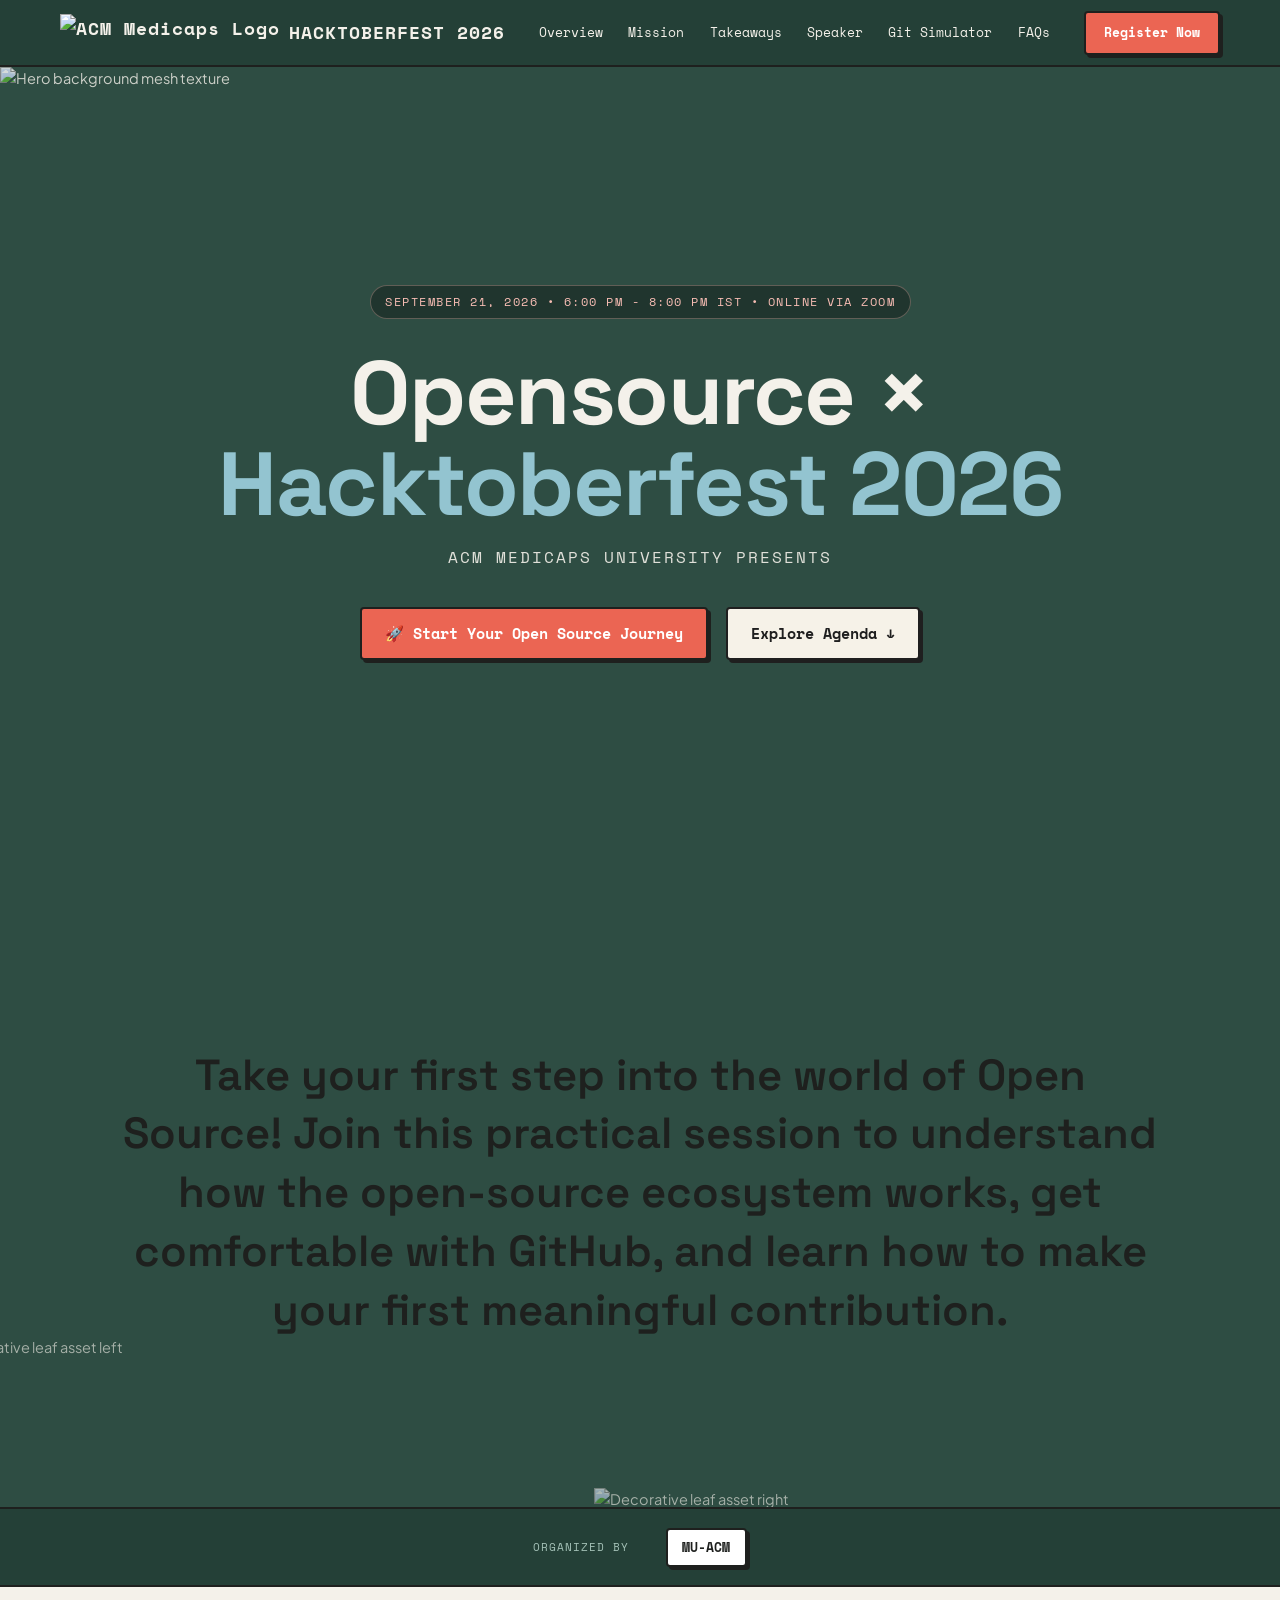
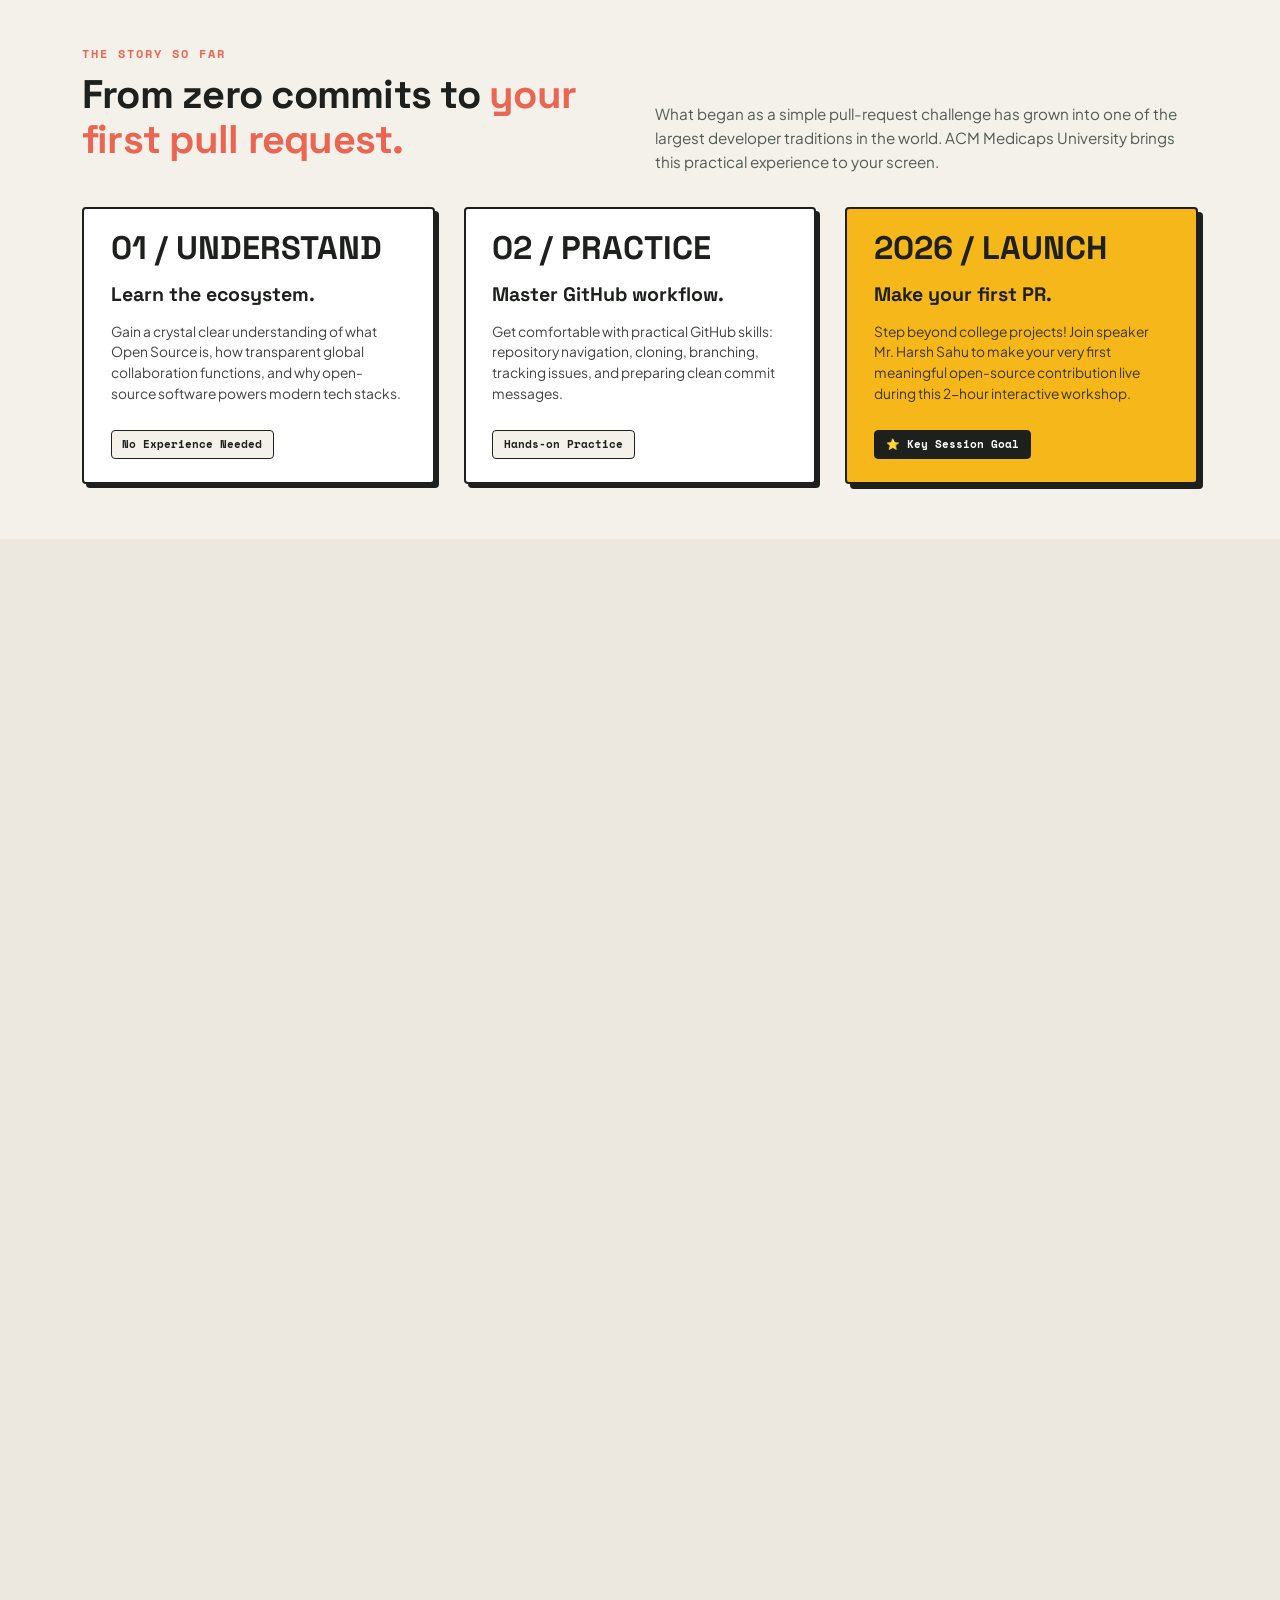
==== commit 44b9c84b: "style(ui): relocate feedback marquee banner to pre-footer position and align UI with tech banner" ====
--- a/index.html
+++ b/index.html
@@ -384,48 +384,6 @@
     </div>
   </section>
 
-  <!-- ================= EDITORIAL FEEDBACK FORM CTA BANNER ================= -->
-  <a href="https://forms.gle/FVwHgSi9zkr7aWWu8" target="_blank" rel="noopener noreferrer" class="feedback-marquee-banner" aria-label="Enjoyed the session? Share your feedback">
-    <div class="marquee-track">
-      <div class="marquee-content">
-        <span class="banner-prompt">Enjoyed the session? 💬</span>
-        <span class="marquee-sep">•</span>
-        <span class="banner-action">Share Your Feedback →</span>
-        <span class="marquee-sep">•</span>
-        <span class="banner-prompt">Enjoyed the session? 💬</span>
-        <span class="marquee-sep">•</span>
-        <span class="banner-action">Share Your Feedback →</span>
-        <span class="marquee-sep">•</span>
-        <span class="banner-prompt">Enjoyed the session? 💬</span>
-        <span class="marquee-sep">•</span>
-        <span class="banner-action">Share Your Feedback →</span>
-        <span class="marquee-sep">•</span>
-        <span class="banner-prompt">Enjoyed the session? 💬</span>
-        <span class="marquee-sep">•</span>
-        <span class="banner-action">Share Your Feedback →</span>
-        <span class="marquee-sep">•</span>
-      </div>
-      <div class="marquee-content" aria-hidden="true">
-        <span class="banner-prompt">Enjoyed the session? 💬</span>
-        <span class="marquee-sep">•</span>
-        <span class="banner-action">Share Your Feedback →</span>
-        <span class="marquee-sep">•</span>
-        <span class="banner-prompt">Enjoyed the session? 💬</span>
-        <span class="marquee-sep">•</span>
-        <span class="banner-action">Share Your Feedback →</span>
-        <span class="marquee-sep">•</span>
-        <span class="banner-prompt">Enjoyed the session? 💬</span>
-        <span class="marquee-sep">•</span>
-        <span class="banner-action">Share Your Feedback →</span>
-        <span class="marquee-sep">•</span>
-        <span class="banner-prompt">Enjoyed the session? 💬</span>
-        <span class="marquee-sep">•</span>
-        <span class="banner-action">Share Your Feedback →</span>
-        <span class="marquee-sep">•</span>
-      </div>
-    </div>
-  </a>
-
   <!-- ================= EDITORIAL TECH TEAM CTA BANNER ================= -->
   <a href="./tech-team/" class="tech-marquee-banner" aria-label="Liked what you saw? Meet the Tech Team">
     <div class="marquee-track">
@@ -573,6 +531,48 @@
     </div>
   </section>
 
+  <!-- ================= EDITORIAL FEEDBACK FORM CTA BANNER ================= -->
+  <a href="https://forms.gle/FVwHgSi9zkr7aWWu8" target="_blank" rel="noopener noreferrer" class="feedback-marquee-banner" aria-label="Enjoyed the session? Share your feedback">
+    <div class="marquee-track">
+      <div class="marquee-content">
+        <span class="banner-prompt">Enjoyed the session? 💬</span>
+        <span class="marquee-sep">•</span>
+        <span class="banner-action">Share Your Feedback →</span>
+        <span class="marquee-sep">•</span>
+        <span class="banner-prompt">Enjoyed the session? 💬</span>
+        <span class="marquee-sep">•</span>
+        <span class="banner-action">Share Your Feedback →</span>
+        <span class="marquee-sep">•</span>
+        <span class="banner-prompt">Enjoyed the session? 💬</span>
+        <span class="marquee-sep">•</span>
+        <span class="banner-action">Share Your Feedback →</span>
+        <span class="marquee-sep">•</span>
+        <span class="banner-prompt">Enjoyed the session? 💬</span>
+        <span class="marquee-sep">•</span>
+        <span class="banner-action">Share Your Feedback →</span>
+        <span class="marquee-sep">•</span>
+      </div>
+      <div class="marquee-content" aria-hidden="true">
+        <span class="banner-prompt">Enjoyed the session? 💬</span>
+        <span class="marquee-sep">•</span>
+        <span class="banner-action">Share Your Feedback →</span>
+        <span class="marquee-sep">•</span>
+        <span class="banner-prompt">Enjoyed the session? 💬</span>
+        <span class="marquee-sep">•</span>
+        <span class="banner-action">Share Your Feedback →</span>
+        <span class="marquee-sep">•</span>
+        <span class="banner-prompt">Enjoyed the session? 💬</span>
+        <span class="marquee-sep">•</span>
+        <span class="banner-action">Share Your Feedback →</span>
+        <span class="marquee-sep">•</span>
+        <span class="banner-prompt">Enjoyed the session? 💬</span>
+        <span class="marquee-sep">•</span>
+        <span class="banner-action">Share Your Feedback →</span>
+        <span class="marquee-sep">•</span>
+      </div>
+    </div>
+  </a>
+
   <!-- ================= FOOTER ================= -->
   <footer class="footer">
     <div class="container">
@@ -595,6 +595,7 @@
             <a href="#takeaways">Takeaways</a>
             <a href="#speaker">Speaker</a>
             <a href="./tech-team/">Tech Team</a>
+            <a href="https://forms.gle/FVwHgSi9zkr7aWWu8" target="_blank" rel="noopener noreferrer">Feedback Form</a>
           </div>
 
           <div class="footer__col">
--- a/style.css
+++ b/style.css
@@ -1090,9 +1090,10 @@
 }
 
 /* ==========================================================================
-   HOMEPAGE EDITORIAL TECH TEAM CTA BANNER
+   HOMEPAGE EDITORIAL CTA BANNERS (TECH TEAM & FEEDBACK)
    ========================================================================== */
-.tech-marquee-banner {
+.tech-marquee-banner,
+.feedback-marquee-banner {
   display: block;
   width: 100%;
   position: relative;
@@ -1110,7 +1111,8 @@
   transition: background-color 0.2s ease, transform 0.15s ease;
 }
 
-.tech-marquee-banner:hover {
+.tech-marquee-banner:hover,
+.feedback-marquee-banner:hover {
   background-color: #EAE5DA;
 }
 
@@ -1121,7 +1123,8 @@
   animation: marqueeScroll 24s linear infinite;
 }
 
-.tech-marquee-banner:hover .marquee-track {
+.tech-marquee-banner:hover .marquee-track,
+.feedback-marquee-banner:hover .marquee-track {
   animation-play-state: paused;
 }
 
@@ -1160,7 +1163,8 @@
   transition: color 0.15s ease;
 }
 
-.tech-marquee-banner:hover .banner-action {
+.tech-marquee-banner:hover .banner-action,
+.feedback-marquee-banner:hover .banner-action {
   color: var(--accent-peach);
 }
 
@@ -1173,75 +1177,19 @@
   }
 }
 
-/* ==========================================================================
-   HOMEPAGE EDITORIAL FEEDBACK FORM CTA BANNER
-   ========================================================================== */
-.feedback-marquee-banner {
-  display: block;
-  width: 100%;
-  position: relative;
-  z-index: 10;
-  overflow: hidden;
-  text-decoration: none;
-  background-color: var(--accent-yellow);
-  color: var(--text-dark);
-  border-top: 3px solid var(--border-dark);
-  border-bottom: 3px solid var(--border-dark);
-  box-shadow: 0 4px 0 var(--shadow-dark);
-  padding: 1.15rem 0;
-  cursor: pointer;
-  user-select: none;
-  transition: background-color 0.2s ease, transform 0.15s ease;
-}
-
-.feedback-marquee-banner:hover {
-  background-color: #E2A613;
-}
-
-.feedback-marquee-banner .marquee-track {
-  animation: marqueeScrollReverse 26s linear infinite;
-}
-
-.feedback-marquee-banner:hover .marquee-track {
-  animation-play-state: paused;
-}
-
-.feedback-marquee-banner .marquee-sep {
-  font-family: var(--font-mono);
-  font-size: 1.25rem;
-  color: var(--border-dark);
-}
-
-.feedback-marquee-banner .banner-action {
-  font-family: var(--font-display);
-  font-size: 1.35rem;
-  font-weight: 800;
-  color: var(--text-dark);
-  text-decoration: underline;
-  text-decoration-color: var(--border-dark);
-  text-underline-offset: 5px;
-  text-decoration-thickness: 2px;
-  letter-spacing: -0.3px;
-  transition: color 0.15s ease;
-}
-
-.feedback-marquee-banner:hover .banner-action {
-  color: var(--accent-peach);
-  text-decoration-color: var(--accent-peach);
-}
-
-@keyframes marqueeScrollReverse {
-  0% {
-    transform: translateX(-50%);
-  }
-  100% {
-    transform: translateX(0);
-  }
-}
-
 @media (max-width: 768px) {
+  .tech-marquee-banner,
   .feedback-marquee-banner {
     padding: 0.85rem 0;
+  }
+
+  .banner-prompt,
+  .banner-action {
+    font-size: 1.05rem;
+  }
+
+  .marquee-sep {
+    font-size: 1rem;
   }
 }
 
